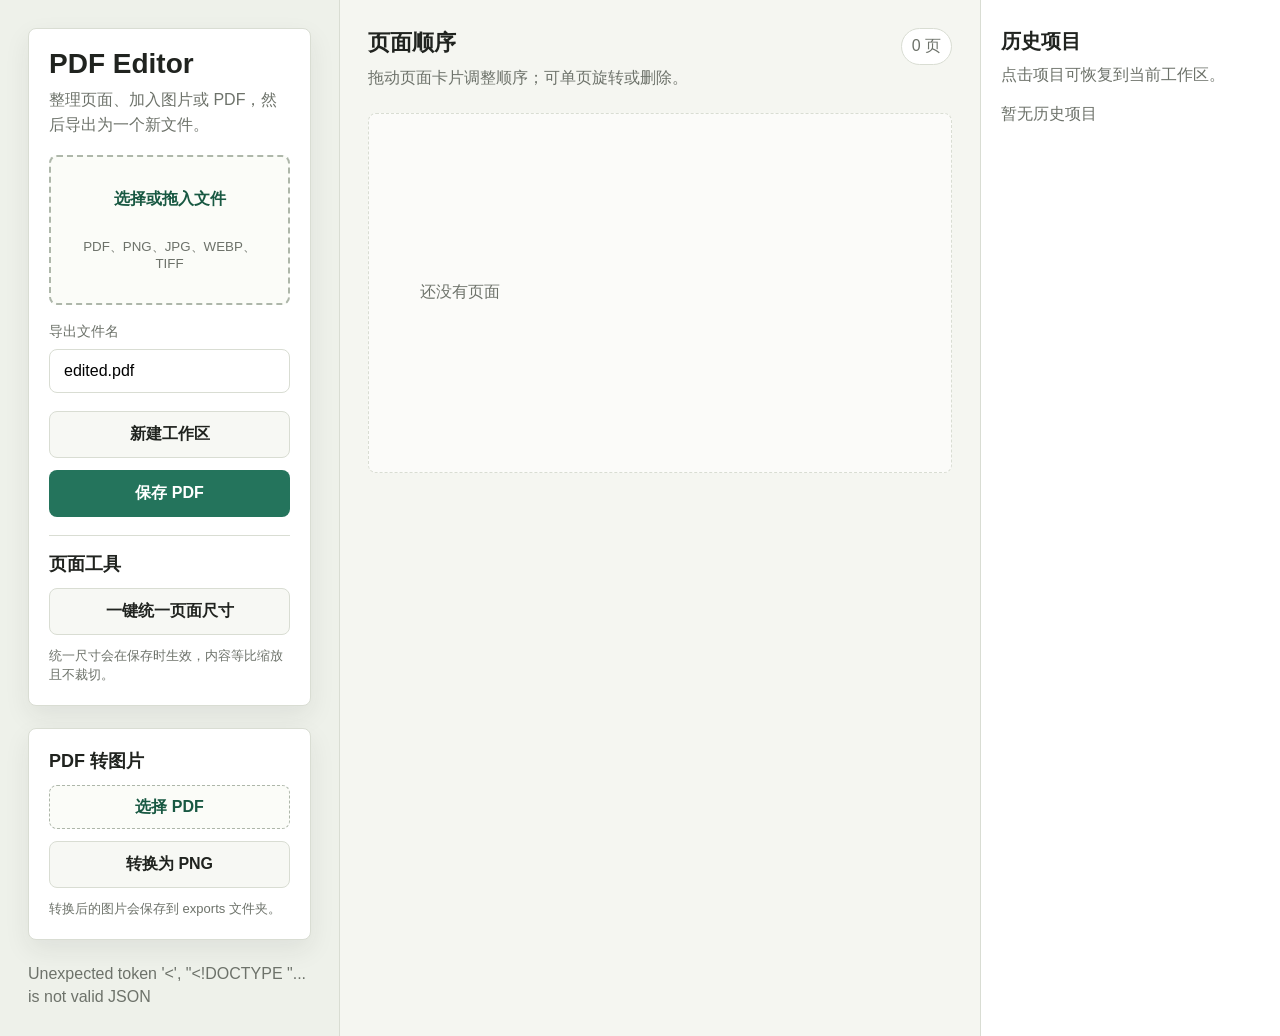
==== templates/index.html @ c6ed8611 "Initial PDF editor app" ====
<!doctype html>
<html lang="zh-CN">
<head>
  <meta charset="utf-8">
  <meta name="viewport" content="width=device-width, initial-scale=1">
  <title>PDF Editor</title>
  <link rel="icon" href="data:,">
  <link rel="stylesheet" href="/static/styles.css">
</head>
<body>
  <main class="app-shell">
    <aside class="sidebar">
      <section class="tool-panel editor-panel">
        <div>
          <h1>PDF Editor</h1>
          <p class="muted">整理页面、加入图片或 PDF，然后导出为一个新文件。</p>
        </div>

        <label class="drop-zone" id="dropZone">
          <input id="fileInput" type="file" multiple accept=".pdf,image/*">
          <span>选择或拖入文件</span>
          <small>PDF、PNG、JPG、WEBP、TIFF</small>
        </label>

        <div class="field">
          <label for="filename">导出文件名</label>
          <input id="filename" type="text" value="edited.pdf" autocomplete="off">
        </div>

        <div class="actions">
          <button id="newProjectButton" class="secondary-button" type="button">新建工作区</button>
          <button id="exportButton" type="button">保存 PDF</button>
          <button id="openFolderButton" class="path-button" type="button" hidden></button>
          <a id="downloadLink" class="download-link" href="#" hidden>下载已保存文件</a>
        </div>

        <section class="batch-panel">
          <h2>页面工具</h2>
          <button id="unifySizeButton" class="secondary-button full-width-button" type="button">一键统一页面尺寸</button>
          <p id="pageToolStatus" class="mini-status">统一尺寸会在保存时生效，内容等比缩放且不裁切。</p>
        </section>
      </section>

      <section class="tool-panel converter-panel">
        <h2>PDF 转图片</h2>
        <label class="compact-file">
          <input id="convertFileInput" type="file" accept=".pdf,application/pdf">
          <span>选择 PDF</span>
        </label>
        <button id="convertButton" class="secondary-button" type="button">转换为 PNG</button>
        <button id="openConvertedFolderButton" class="path-button" type="button" hidden></button>
        <div id="convertPreview" class="convert-preview" hidden>
          <div class="preview-header">
            <strong id="convertPreviewName">PDF 预览</strong>
          </div>
          <iframe id="convertPreviewFrame" title="PDF 预览"></iframe>
        </div>
        <p id="convertStatus" class="mini-status">转换后的图片会保存到 exports 文件夹。</p>
      </section>

      <p id="status" class="status">准备就绪</p>
    </aside>

    <section class="workspace">
      <header class="workspace-header">
        <div>
          <h2>页面顺序</h2>
          <p class="muted">拖动页面卡片调整顺序；可单页旋转或删除。</p>
        </div>
        <span id="pageCount" class="counter">0 页</span>
      </header>

      <div id="pages" class="pages empty">
        <p>还没有页面</p>
      </div>
    </section>

    <aside class="history-sidebar">
      <header>
        <h2>历史项目</h2>
        <p class="muted">点击项目可恢复到当前工作区。</p>
      </header>
      <div id="projectHistory" class="history-list">
        <p class="history-empty">暂无历史项目</p>
      </div>
    </aside>
  </main>

  <script src="/static/app.js"></script>
</body>
</html>
---- static/styles.css ----
:root {
  color-scheme: light;
  --bg: #f5f6f1;
  --panel: #ffffff;
  --ink: #20231f;
  --muted: #6d726a;
  --line: #d9ddd3;
  --accent: #24745c;
  --accent-dark: #185842;
  --danger: #b23b3b;
  --shadow: 0 16px 40px rgba(35, 39, 32, 0.12);
}

* {
  box-sizing: border-box;
}

body {
  margin: 0;
  min-height: 100vh;
  background: var(--bg);
  color: var(--ink);
  font-family: "Microsoft YaHei", "Segoe UI", Arial, sans-serif;
}

button,
input {
  font: inherit;
}

.app-shell {
  display: grid;
  grid-template-columns: minmax(280px, 340px) minmax(0, 1fr) minmax(240px, 300px);
  min-height: 100vh;
}

.sidebar {
  display: flex;
  flex-direction: column;
  gap: 22px;
  padding: 28px;
  background: #eef1ea;
  border-right: 1px solid var(--line);
}

.tool-panel {
  display: grid;
  gap: 18px;
  padding: 20px;
  border: 1px solid var(--line);
  border-radius: 8px;
  background: var(--panel);
  box-shadow: 0 10px 26px rgba(35, 39, 32, 0.08);
}

h1,
h2,
p {
  margin: 0;
}

h1 {
  font-size: 28px;
  line-height: 1.1;
}

h2 {
  font-size: 22px;
}

.muted {
  margin-top: 8px;
  color: var(--muted);
  line-height: 1.55;
}

.drop-zone {
  display: grid;
  place-items: center;
  gap: 8px;
  min-height: 150px;
  padding: 22px;
  border: 2px dashed #aeb7aa;
  border-radius: 8px;
  background: #fbfcf8;
  color: var(--accent-dark);
  cursor: pointer;
  text-align: center;
}

.drop-zone.drag-over {
  border-color: var(--accent);
  background: #edf6f1;
}

.drop-zone input {
  display: none;
}

.drop-zone span {
  font-weight: 700;
}

.drop-zone small {
  color: var(--muted);
}

.field {
  display: grid;
  gap: 8px;
}

.field label {
  color: var(--muted);
  font-size: 14px;
}

.field input {
  width: 100%;
  padding: 12px 14px;
  border: 1px solid var(--line);
  border-radius: 8px;
  outline: none;
}

.field input:focus {
  border-color: var(--accent);
  box-shadow: 0 0 0 3px rgba(36, 116, 92, 0.14);
}

.actions {
  display: grid;
  gap: 12px;
}

.batch-panel {
  display: grid;
  gap: 12px;
  padding-top: 16px;
  border-top: 1px solid var(--line);
}

.batch-panel h2 {
  font-size: 18px;
}

.full-width-button {
  min-height: 42px;
}

.converter-panel {
  display: grid;
  gap: 12px;
}

.converter-panel h2 {
  font-size: 18px;
}

.compact-file {
  display: grid;
  place-items: center;
  min-height: 44px;
  padding: 10px 12px;
  border: 1px dashed #aeb7aa;
  border-radius: 8px;
  background: #fbfcf8;
  color: var(--accent-dark);
  cursor: pointer;
  font-weight: 700;
}

.compact-file input {
  display: none;
}

.convert-preview {
  display: grid;
  gap: 8px;
}

.convert-preview[hidden] {
  display: none;
}

.preview-header {
  color: var(--muted);
  font-size: 13px;
  overflow-wrap: anywhere;
}

.convert-preview iframe {
  width: 100%;
  height: 260px;
  border: 1px solid var(--line);
  border-radius: 8px;
  background: #f1f2ee;
}

button {
  border: 0;
  border-radius: 8px;
  cursor: pointer;
}

#exportButton {
  padding: 13px 16px;
  background: var(--accent);
  color: white;
  font-weight: 700;
}

#exportButton:hover {
  background: var(--accent-dark);
}

.secondary-button {
  padding: 12px 16px;
  border: 1px solid var(--line);
  background: #f7f8f4;
  color: var(--ink);
  font-weight: 700;
}

.secondary-button:hover {
  background: #edf0e9;
}

.download-link {
  color: var(--accent-dark);
  font-weight: 700;
  text-decoration: none;
}

.path-button {
  padding: 0;
  background: transparent;
  color: var(--accent-dark);
  font-weight: 700;
  line-height: 1.45;
  text-align: left;
  overflow-wrap: anywhere;
}

.path-button:hover {
  text-decoration: underline;
}

.status {
  margin-top: auto;
  color: var(--muted);
  line-height: 1.45;
}

.mini-status {
  color: var(--muted);
  font-size: 13px;
  line-height: 1.45;
}

.workspace {
  padding: 28px;
  overflow: auto;
}

.history-sidebar {
  display: flex;
  flex-direction: column;
  gap: 16px;
  padding: 28px 20px;
  background: var(--panel);
  border-left: 1px solid var(--line);
  overflow: auto;
}

.history-sidebar h2 {
  font-size: 20px;
}

.history-list {
  display: grid;
  gap: 10px;
}

.history-item {
  display: grid;
  gap: 5px;
  padding: 12px;
  border: 1px solid var(--line);
  border-radius: 8px;
  background: #fbfcf8;
  color: var(--ink);
  text-align: left;
}

.history-item:hover,
.history-item.active {
  border-color: var(--accent);
  background: #edf6f1;
}

.history-item strong {
  overflow-wrap: anywhere;
}

.history-item span,
.history-item small,
.history-empty {
  color: var(--muted);
}

.workspace-header {
  display: flex;
  align-items: flex-start;
  justify-content: space-between;
  gap: 16px;
  margin-bottom: 22px;
}

.counter {
  padding: 7px 10px;
  border: 1px solid var(--line);
  border-radius: 999px;
  background: var(--panel);
  color: var(--muted);
}

.pages {
  display: grid;
  grid-template-columns: repeat(auto-fill, minmax(180px, 1fr));
  gap: 18px;
  align-items: start;
}

.pages.empty {
  display: grid;
  min-height: 360px;
  place-items: center;
  border: 1px dashed var(--line);
  border-radius: 8px;
  background: rgba(255, 255, 255, 0.55);
  color: var(--muted);
}

.page-card {
  display: grid;
  gap: 10px;
  padding: 12px;
  border: 1px solid var(--line);
  border-radius: 8px;
  background: var(--panel);
  box-shadow: var(--shadow);
  cursor: grab;
}

.page-card.selected {
  border-color: var(--accent);
  box-shadow: 0 0 0 3px rgba(36, 116, 92, 0.16), var(--shadow);
}

.page-card.dragging {
  opacity: 0.42;
}

.page-select-button {
  min-height: 32px;
  border: 1px solid var(--line);
  background: #f7f8f4;
  color: var(--accent-dark);
  font-weight: 700;
}

.page-card.selected .page-select-button {
  background: var(--accent);
  color: white;
}

.thumb-wrap {
  display: grid;
  place-items: center;
  aspect-ratio: 3 / 4;
  border: 1px solid var(--line);
  border-radius: 6px;
  background: #f1f2ee;
  overflow: hidden;
}

.thumb-wrap img {
  max-width: 100%;
  max-height: 100%;
  object-fit: contain;
}

.page-title {
  min-height: 40px;
  color: var(--muted);
  font-size: 13px;
  line-height: 1.45;
  overflow-wrap: anywhere;
}

.page-orientation-tools {
  display: flex;
  justify-content: center;
  gap: 8px;
}

.page-orientation-tools button {
  min-height: 34px;
  min-width: 64px;
  background: #edf0e9;
  color: var(--ink);
}

.page-delete-button {
  min-height: 34px;
  background: #f4eeee;
  color: var(--danger);
}

@media (max-width: 1100px) {
  .app-shell {
    grid-template-columns: 1fr;
  }

  .sidebar {
    border-right: 0;
    border-bottom: 1px solid var(--line);
  }

  .history-sidebar {
    border-left: 0;
    border-top: 1px solid var(--line);
  }
}
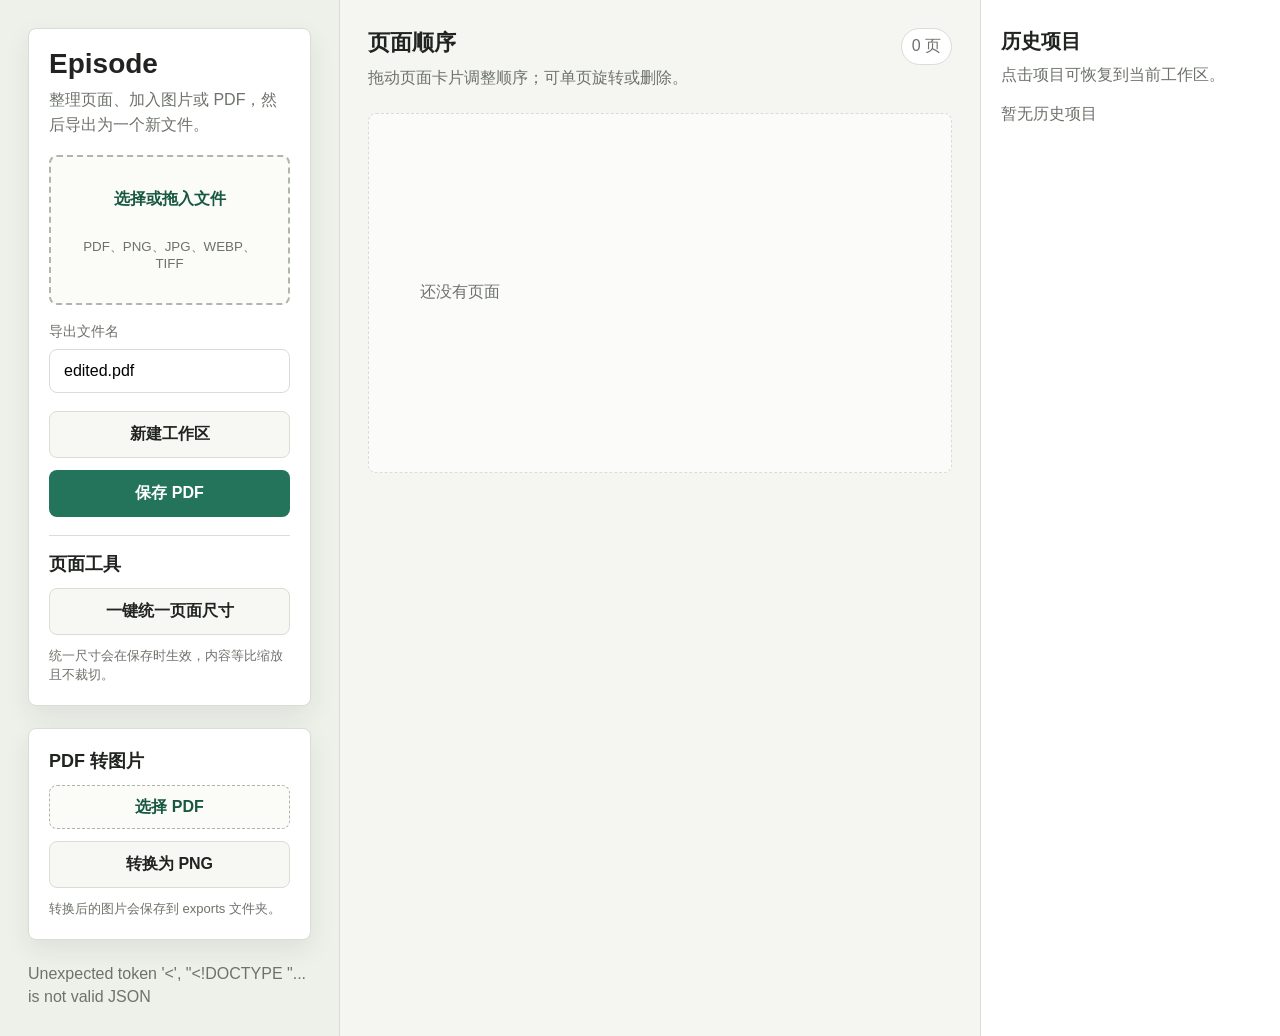
==== commit ae2f7d68: "Rename app to Episode and simplify launcher" ====
--- a/templates/index.html
+++ b/templates/index.html
@@ -3,7 +3,7 @@
 <head>
   <meta charset="utf-8">
   <meta name="viewport" content="width=device-width, initial-scale=1">
-  <title>PDF Editor</title>
+  <title>Episode</title>
   <link rel="icon" href="data:,">
   <link rel="stylesheet" href="/static/styles.css">
 </head>
@@ -12,7 +12,7 @@
     <aside class="sidebar">
       <section class="tool-panel editor-panel">
         <div>
-          <h1>PDF Editor</h1>
+          <h1>Episode</h1>
           <p class="muted">整理页面、加入图片或 PDF，然后导出为一个新文件。</p>
         </div>
 
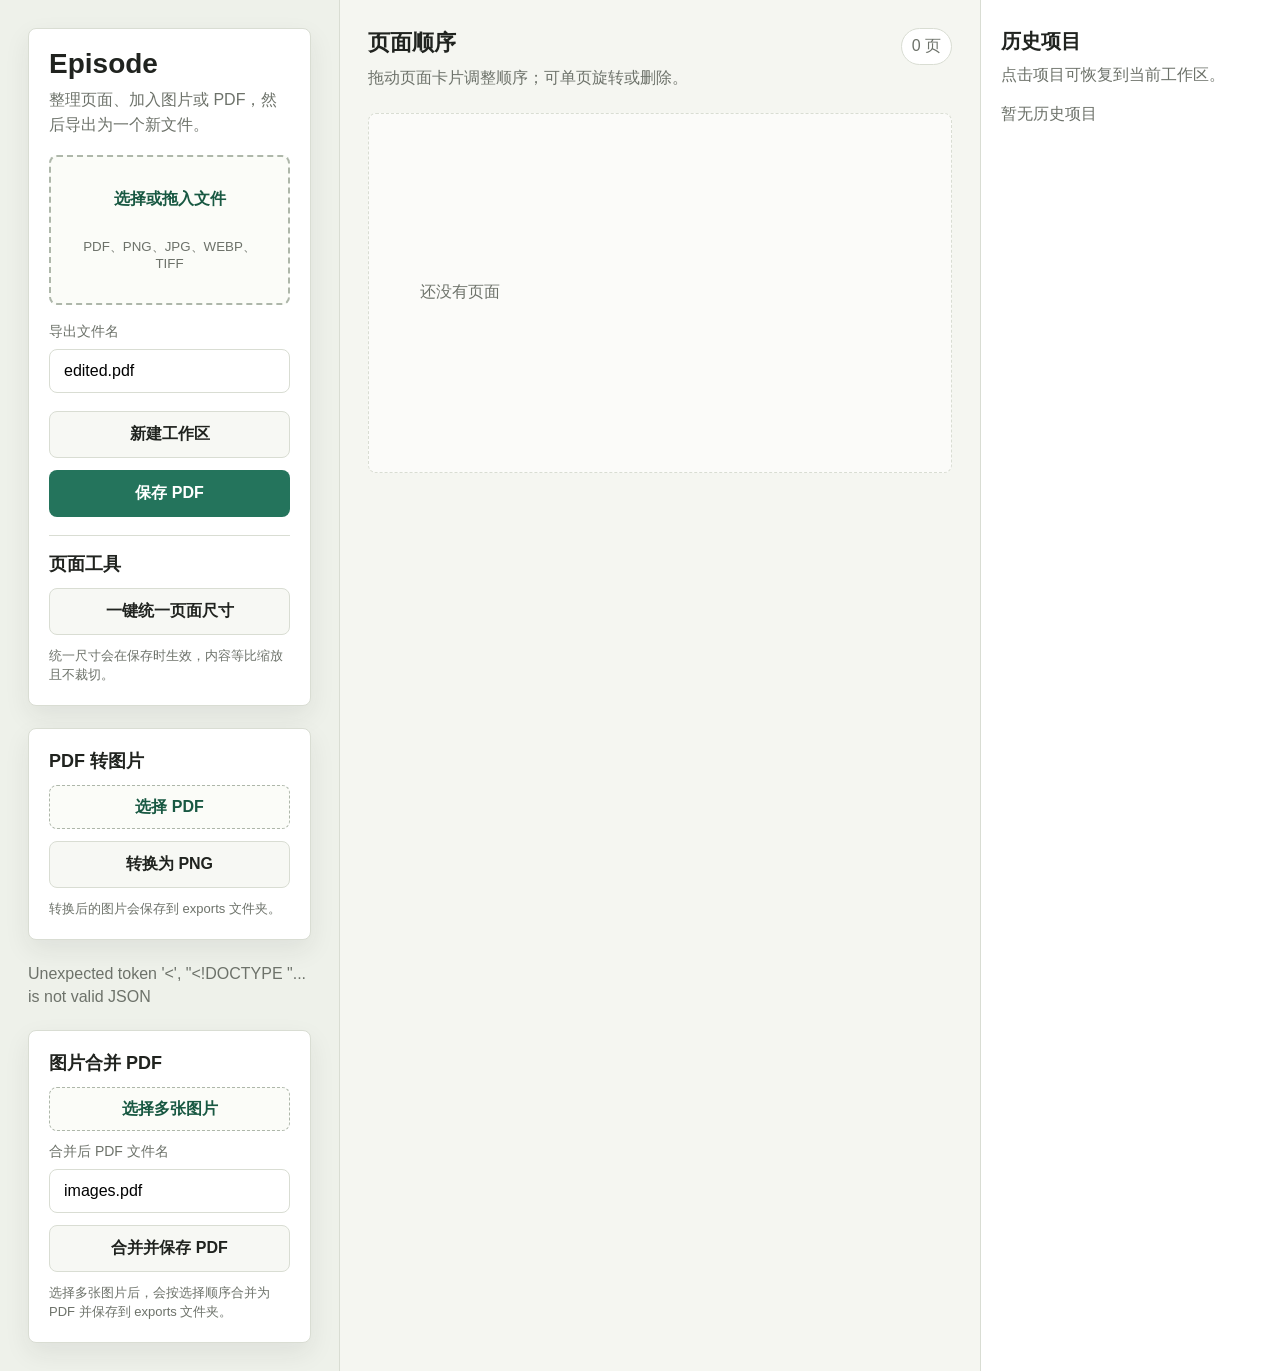
==== commit d56799a0: "Add image to PDF merge tool" ====
--- a/templates/index.html
+++ b/templates/index.html
@@ -59,6 +59,21 @@
       </section>
 
       <p id="status" class="status">准备就绪</p>
+      <section class="tool-panel converter-panel">
+        <h2>图片合并 PDF</h2>
+        <label class="compact-file">
+          <input id="imageMergeInput" type="file" multiple accept="image/*">
+          <span>选择多张图片</span>
+        </label>
+        <div class="field">
+          <label for="imagePdfName">合并后 PDF 文件名</label>
+          <input id="imagePdfName" type="text" value="images.pdf" autocomplete="off">
+        </div>
+        <button id="mergeImagesButton" class="secondary-button" type="button">合并并保存 PDF</button>
+        <button id="openMergedPdfButton" class="path-button" type="button" hidden></button>
+        <a id="downloadMergedPdfLink" class="download-link" href="#" hidden>下载图片合并 PDF</a>
+        <p id="imageMergeStatus" class="mini-status">选择多张图片后，会按选择顺序合并为 PDF 并保存到 exports 文件夹。</p>
+      </section>
     </aside>
 
     <section class="workspace">
